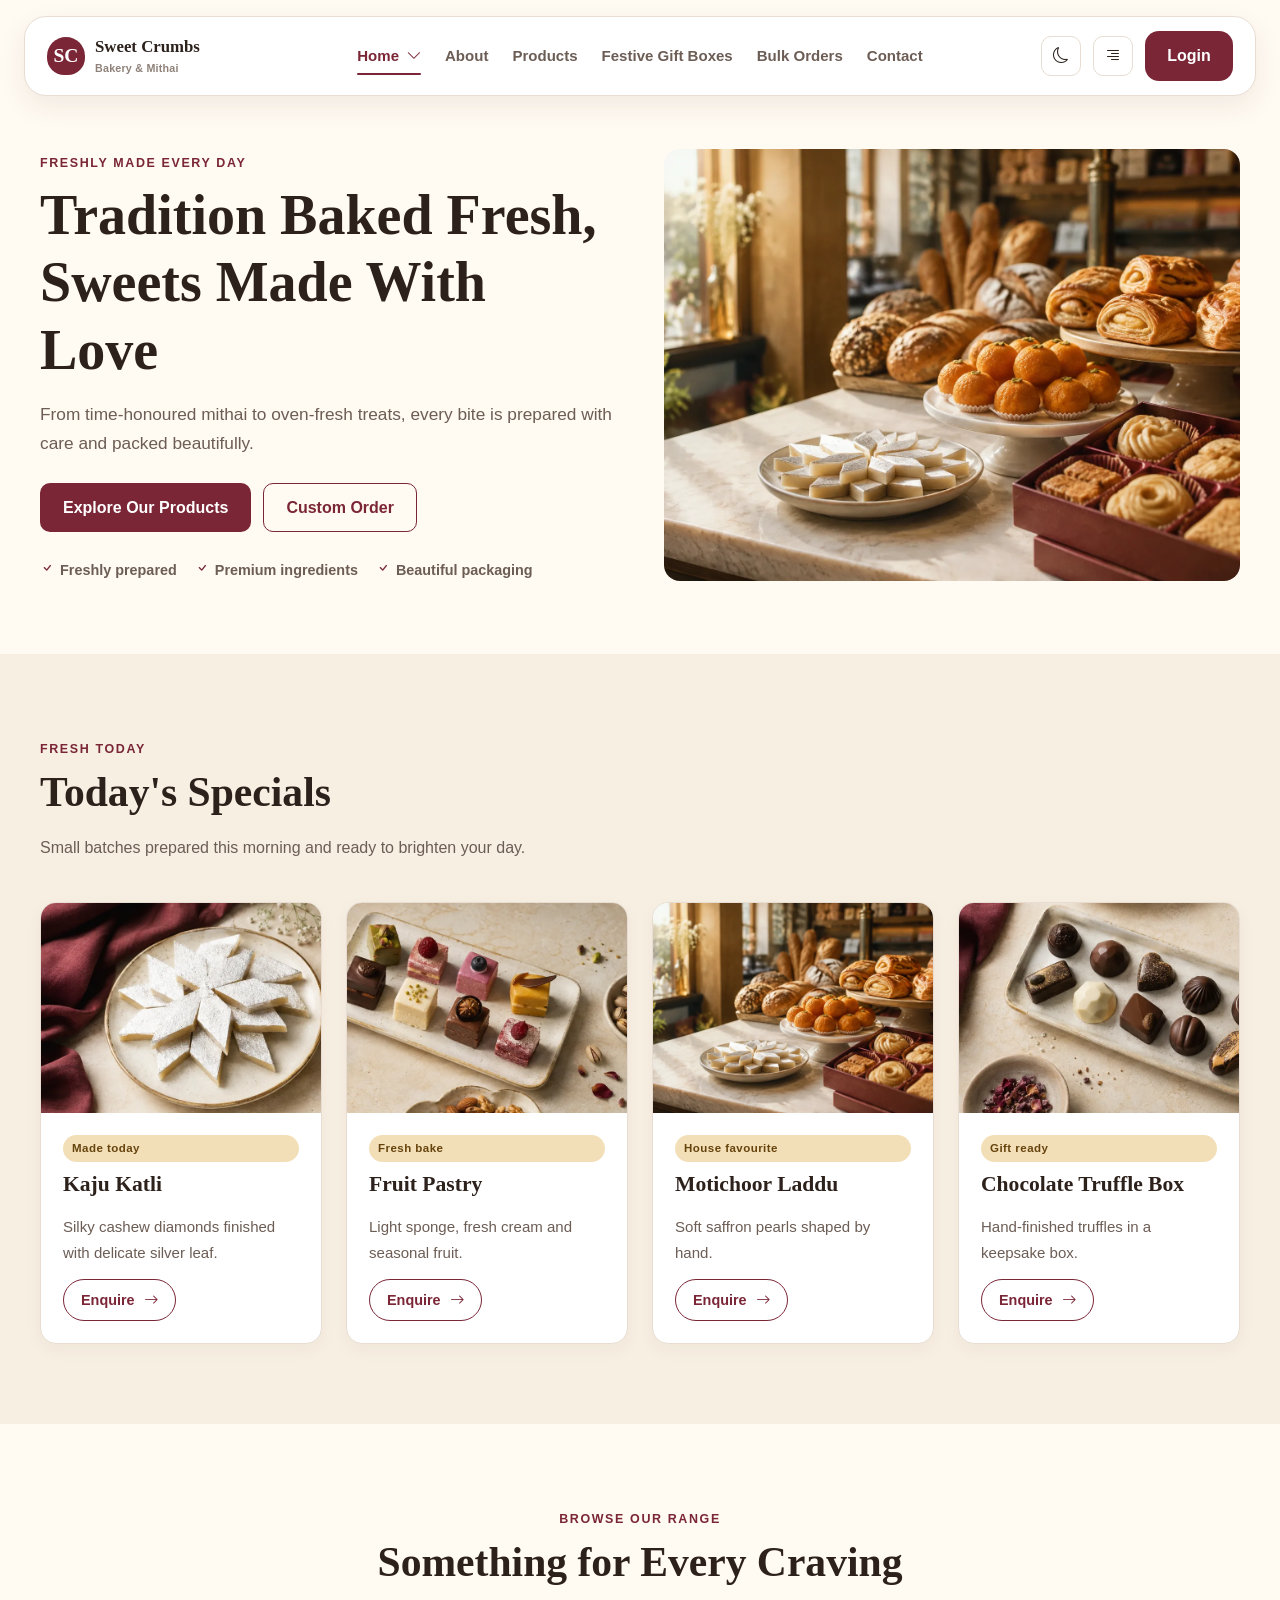
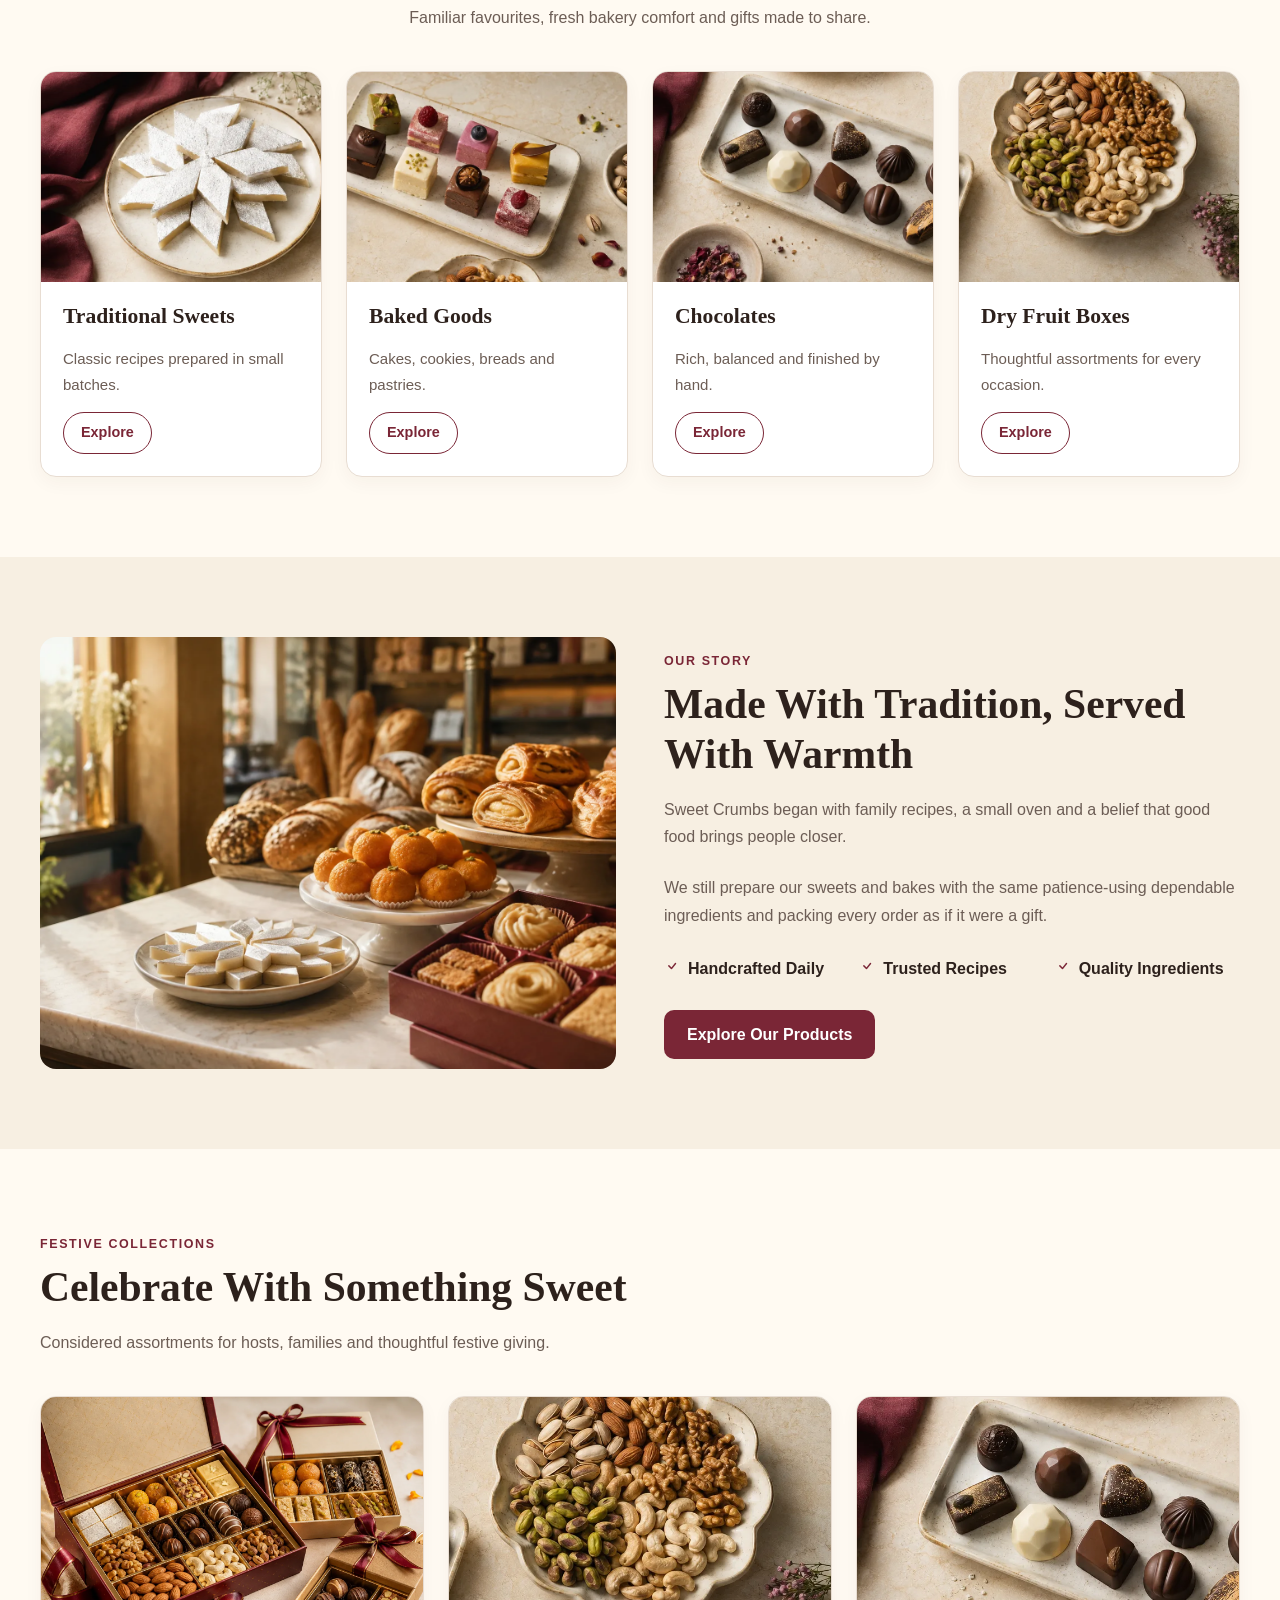
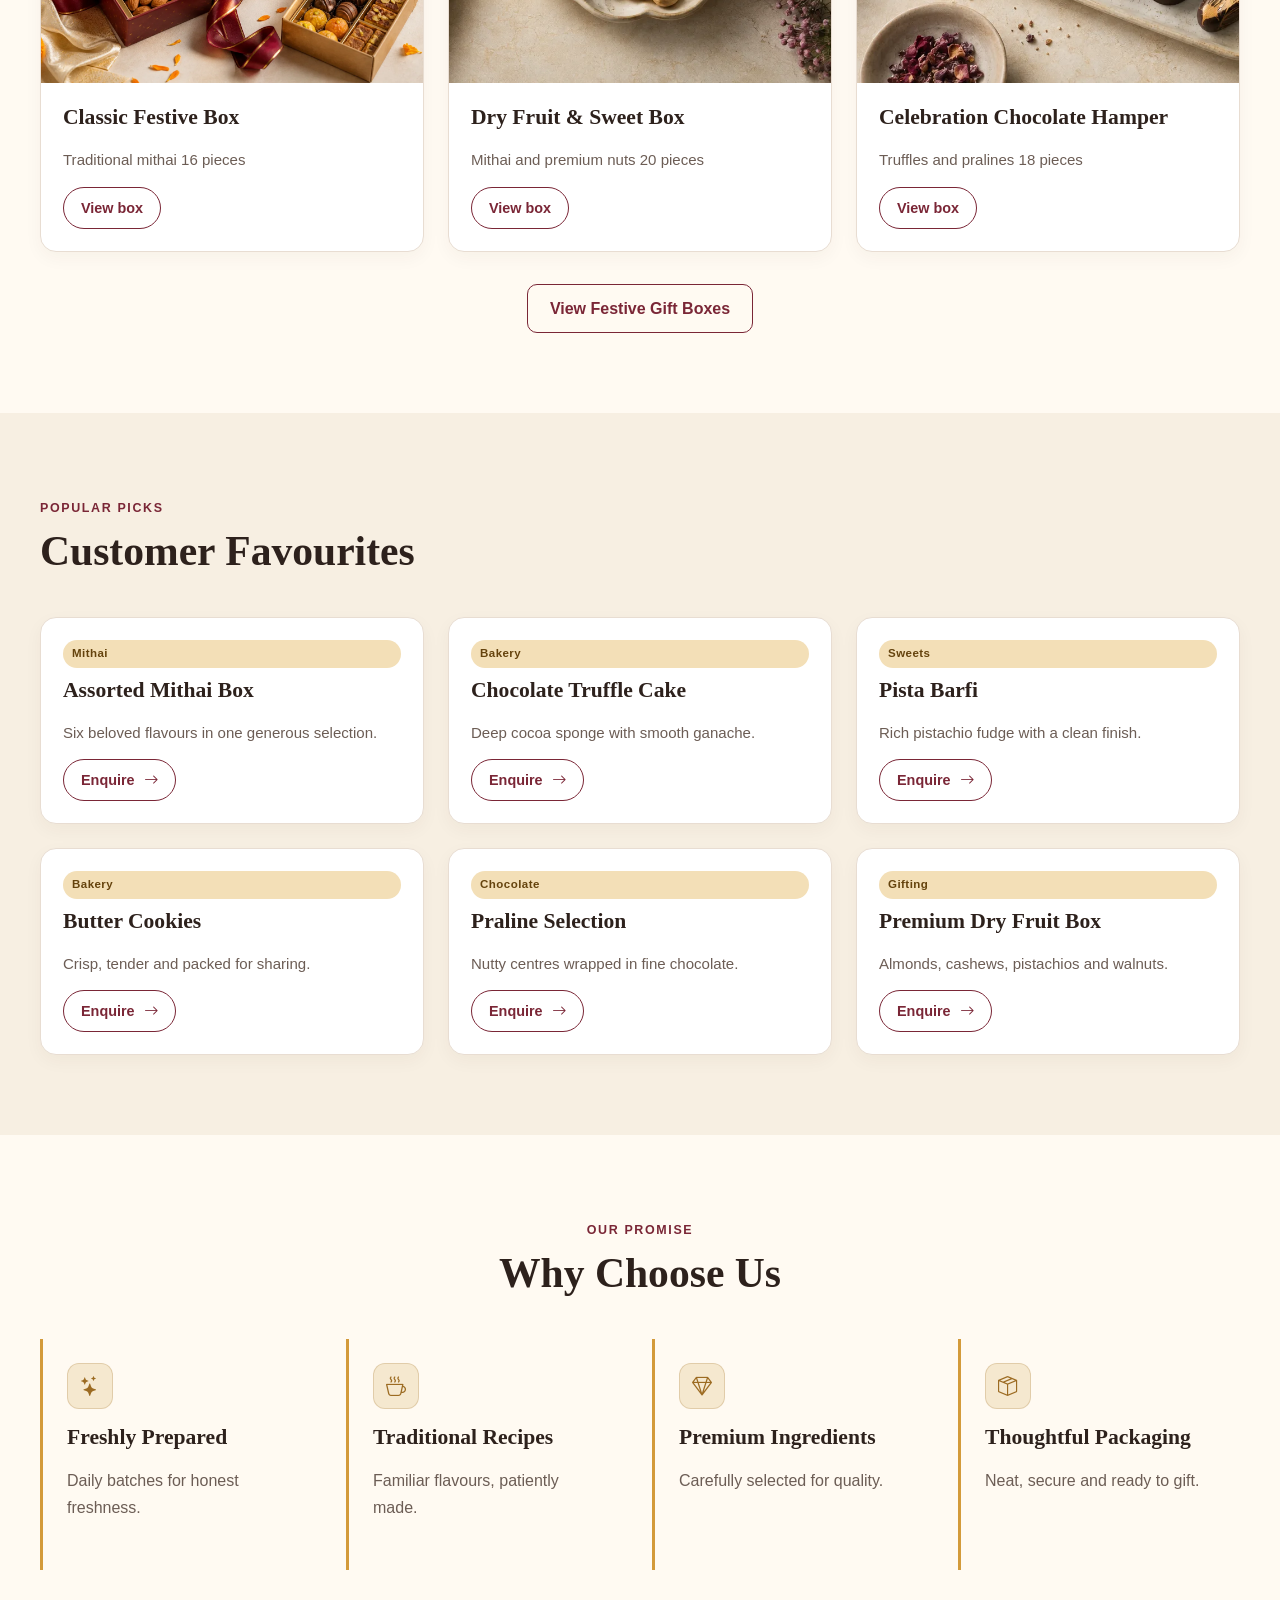
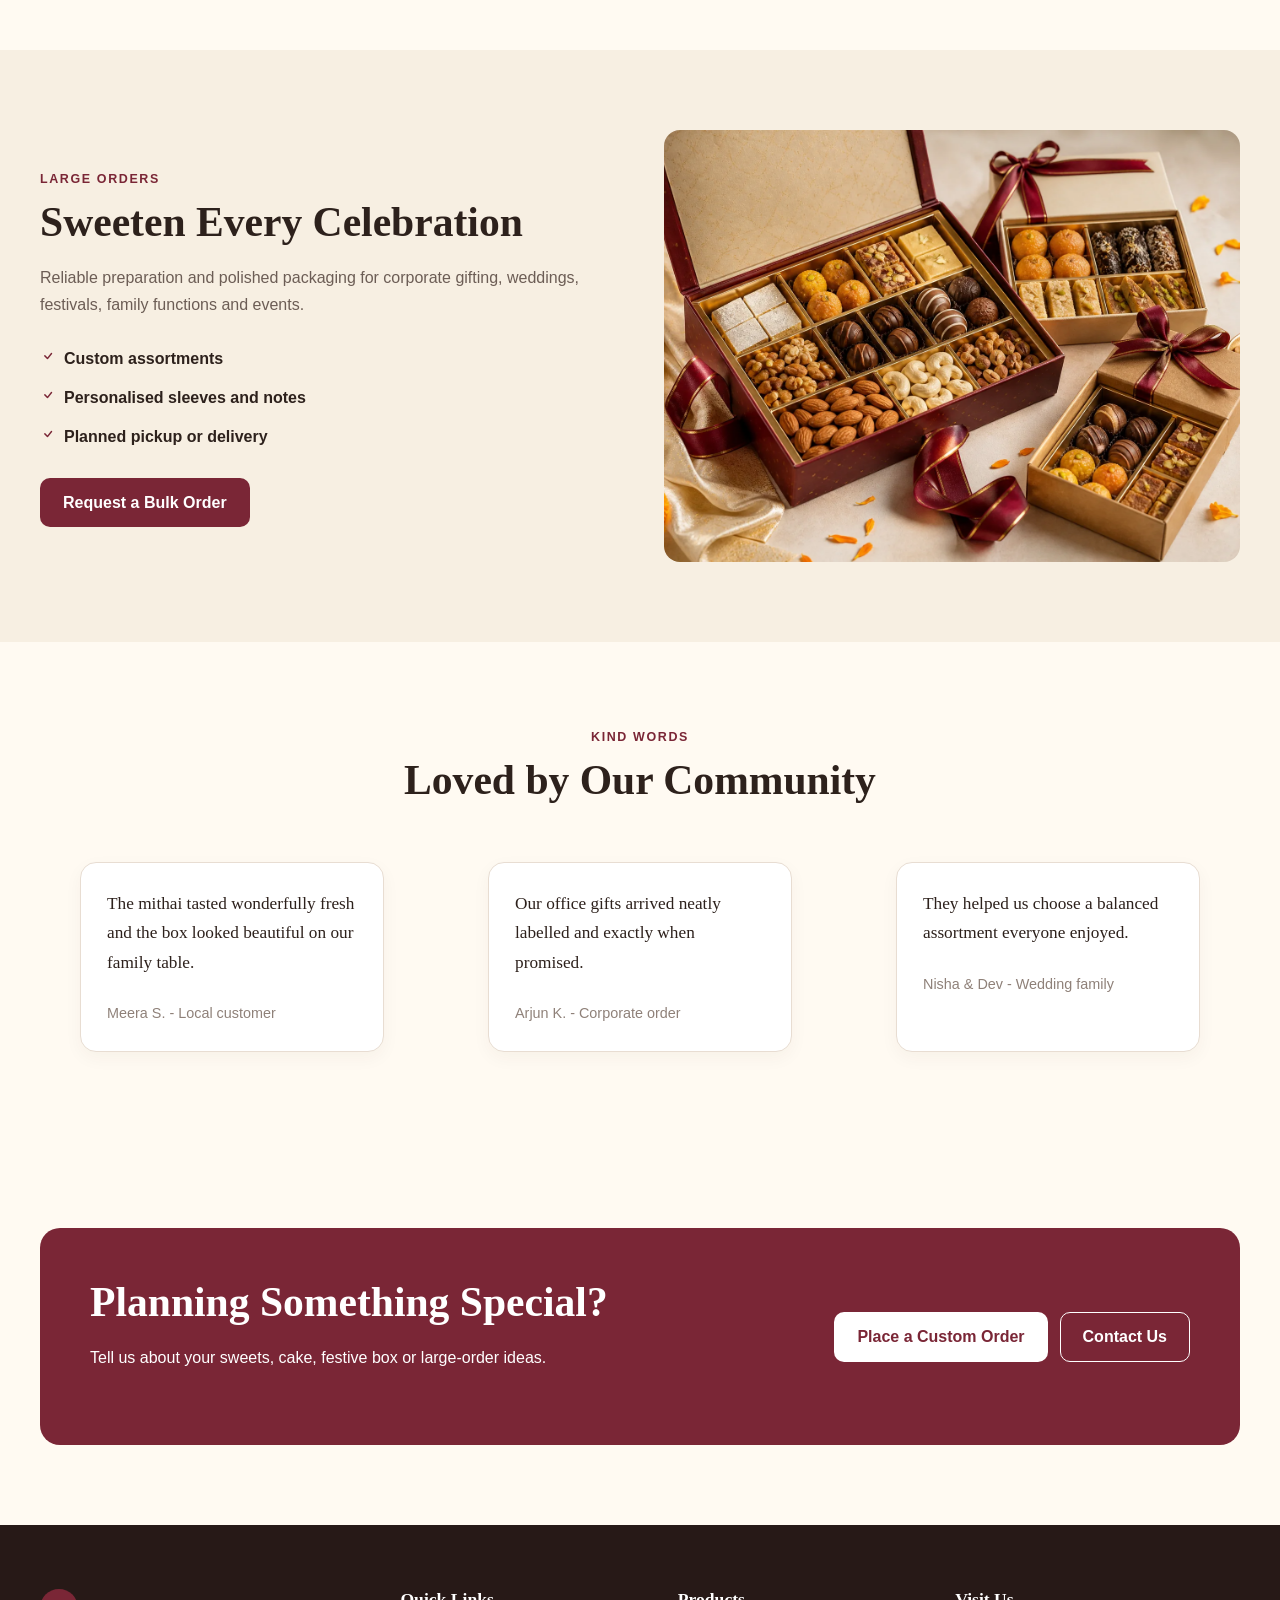
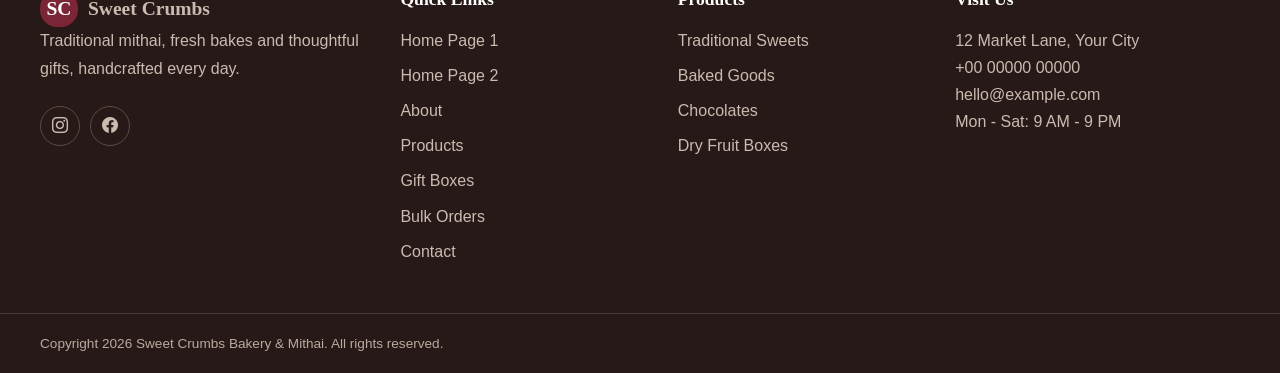
==== index.html @ 67adeb40 "Build bakery site and configure GitHub Pages" ====
<!doctype html>
<html lang="en">
    <head>
        <meta charset="UTF-8" />
        <meta name="viewport" content="width=device-width, initial-scale=1" />
        <title>Sweet Crumbs Bakery &amp; Mithai</title>
        <meta name="description" content="Sweet Crumbs Bakery &amp; Mithai" />
        <meta http-equiv="refresh" content="0; url=pages/index.html" />
        <link rel="canonical" href="pages/index.html" />
        <script>
            const destination = new URL("pages/index.html", window.location.href);
            destination.search = window.location.search;
            destination.hash = window.location.hash;
            window.location.replace(destination.href);
        </script>
    </head>
    <body>
        <p>Opening <a href="pages/index.html">Sweet Crumbs home page</a>…</p>
    </body>
</html>
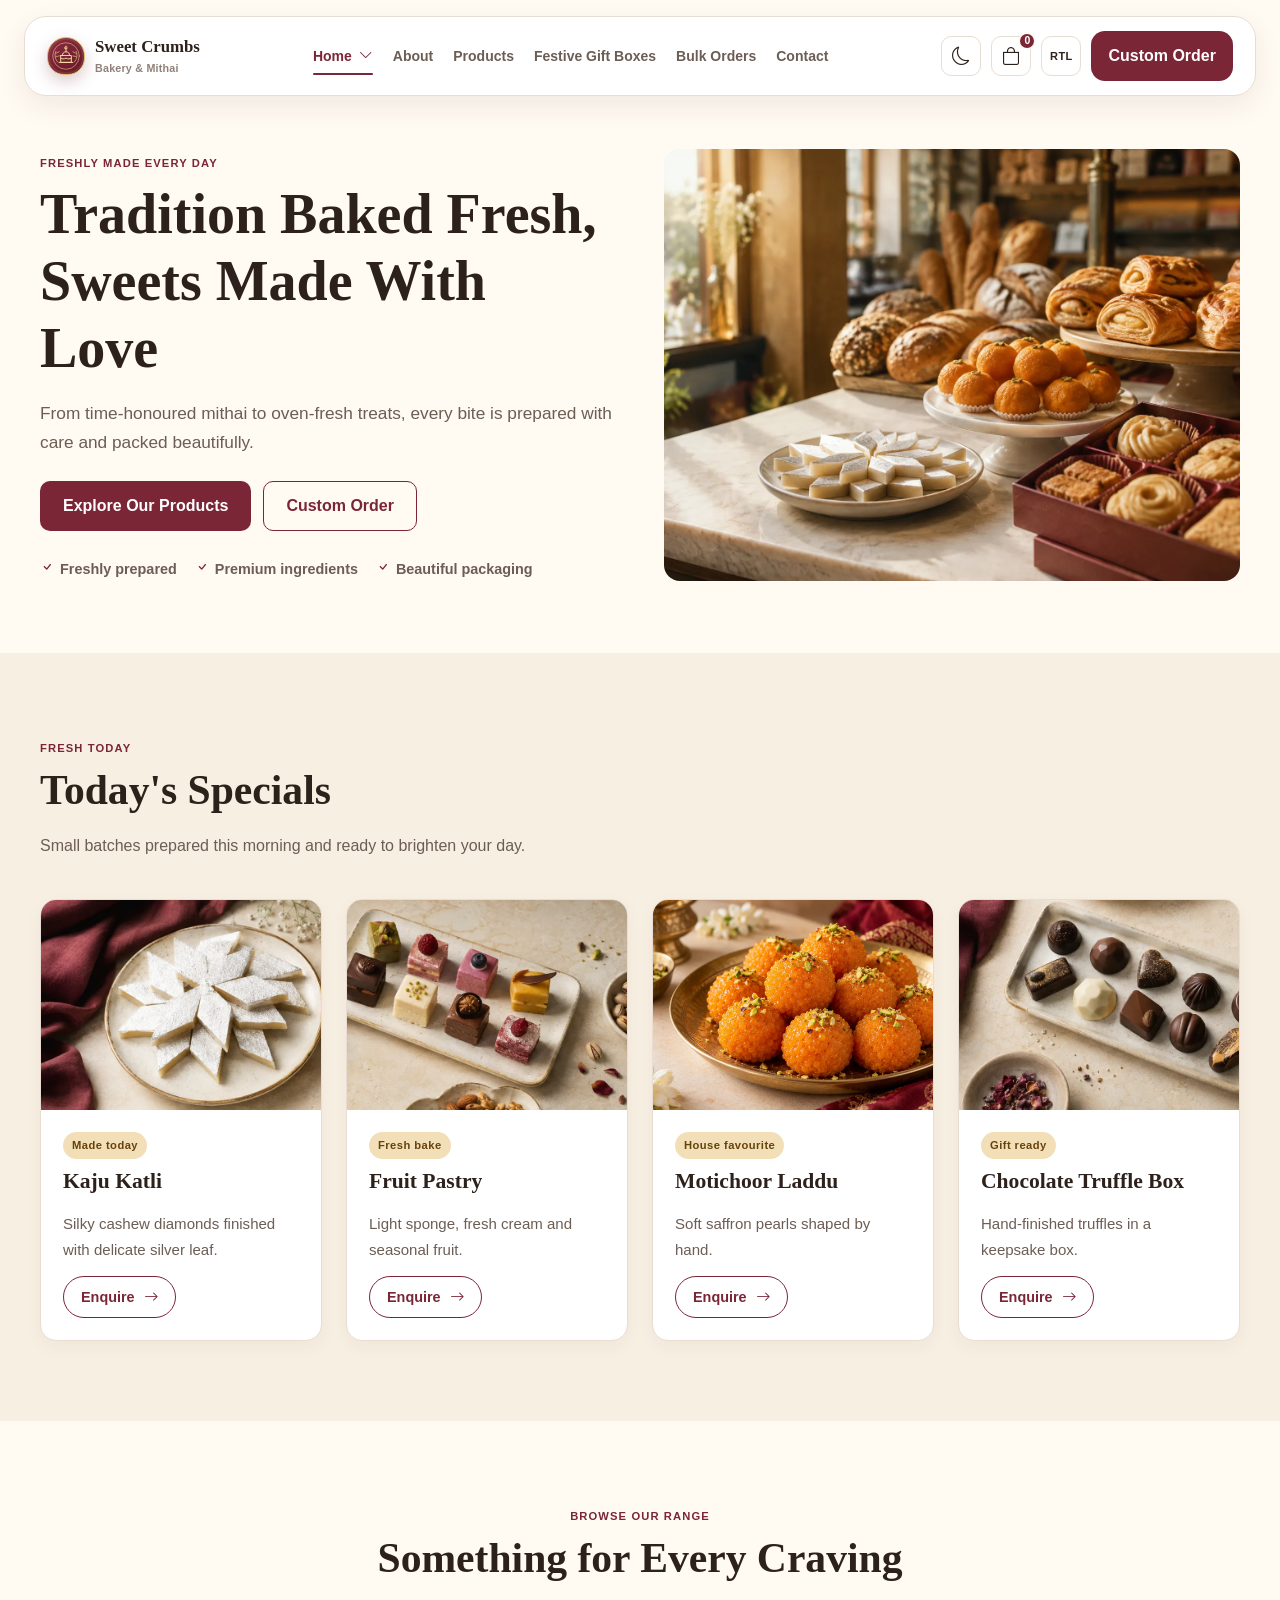
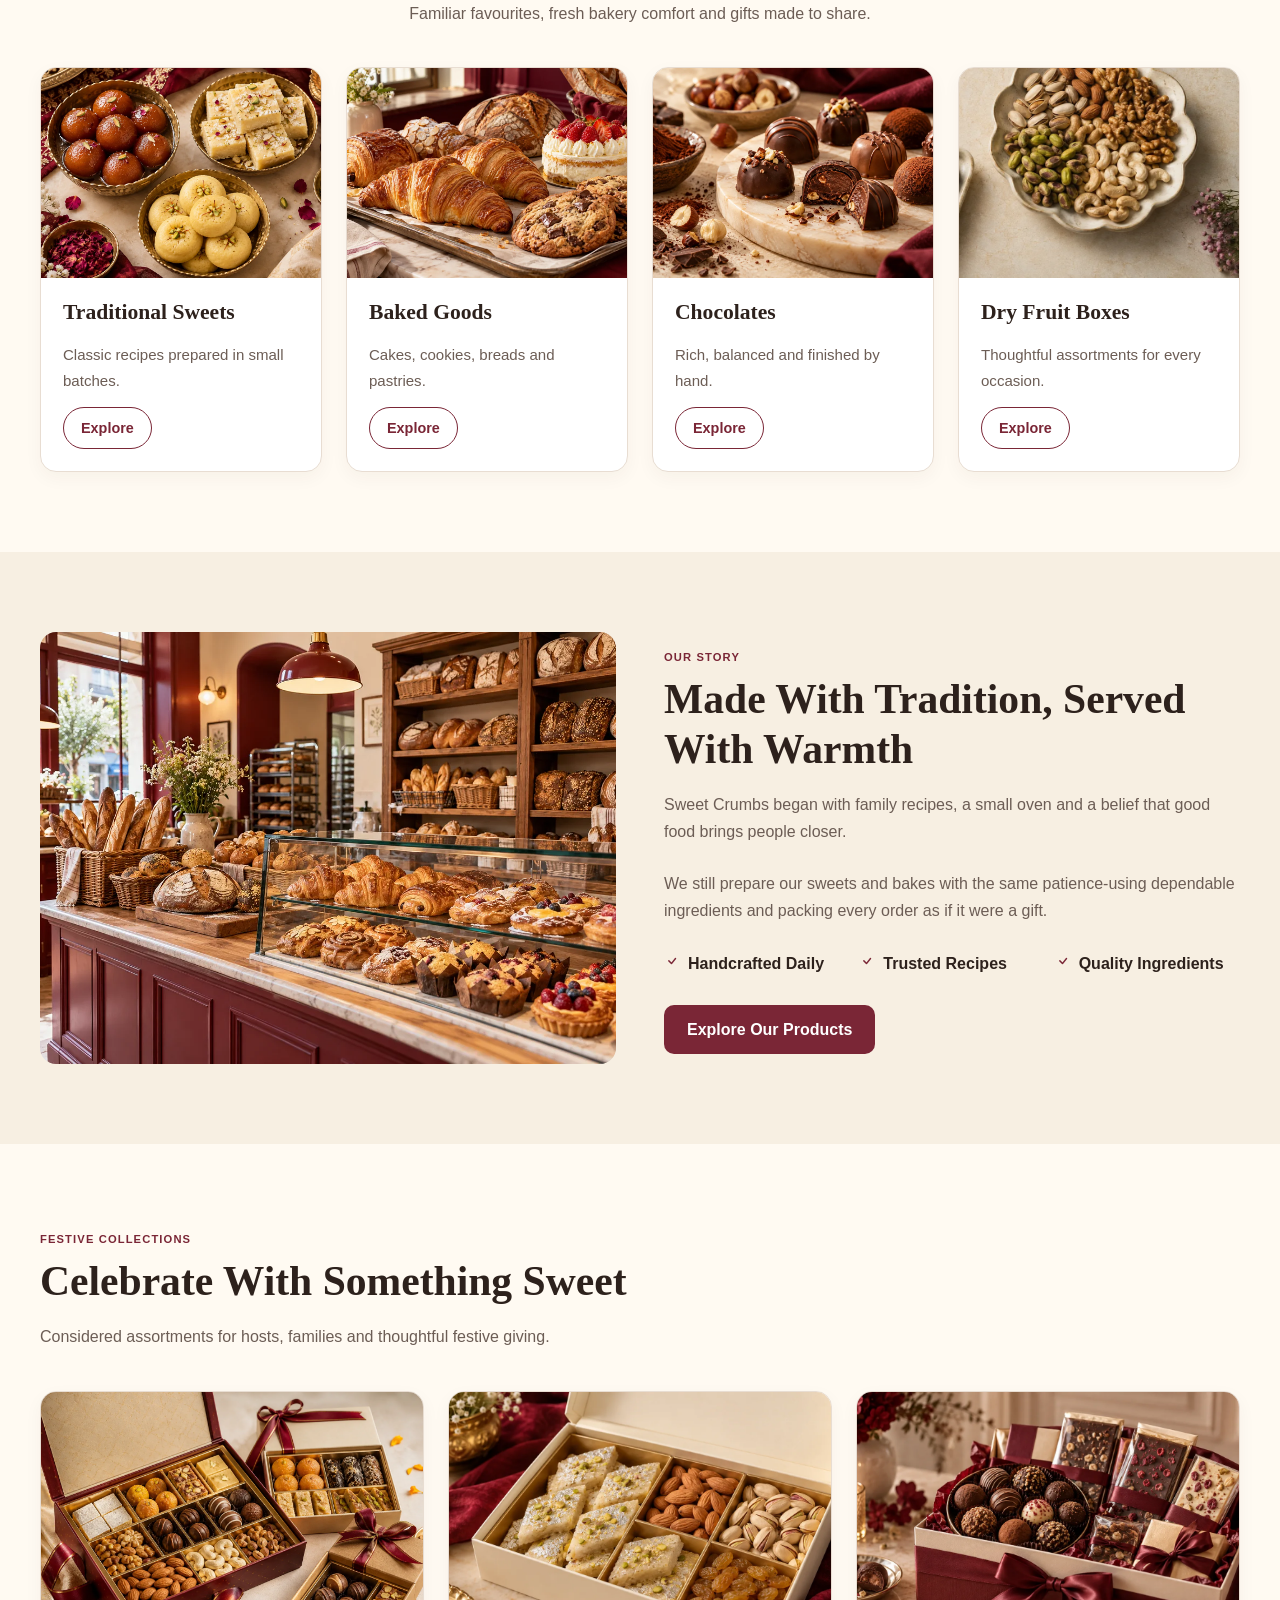
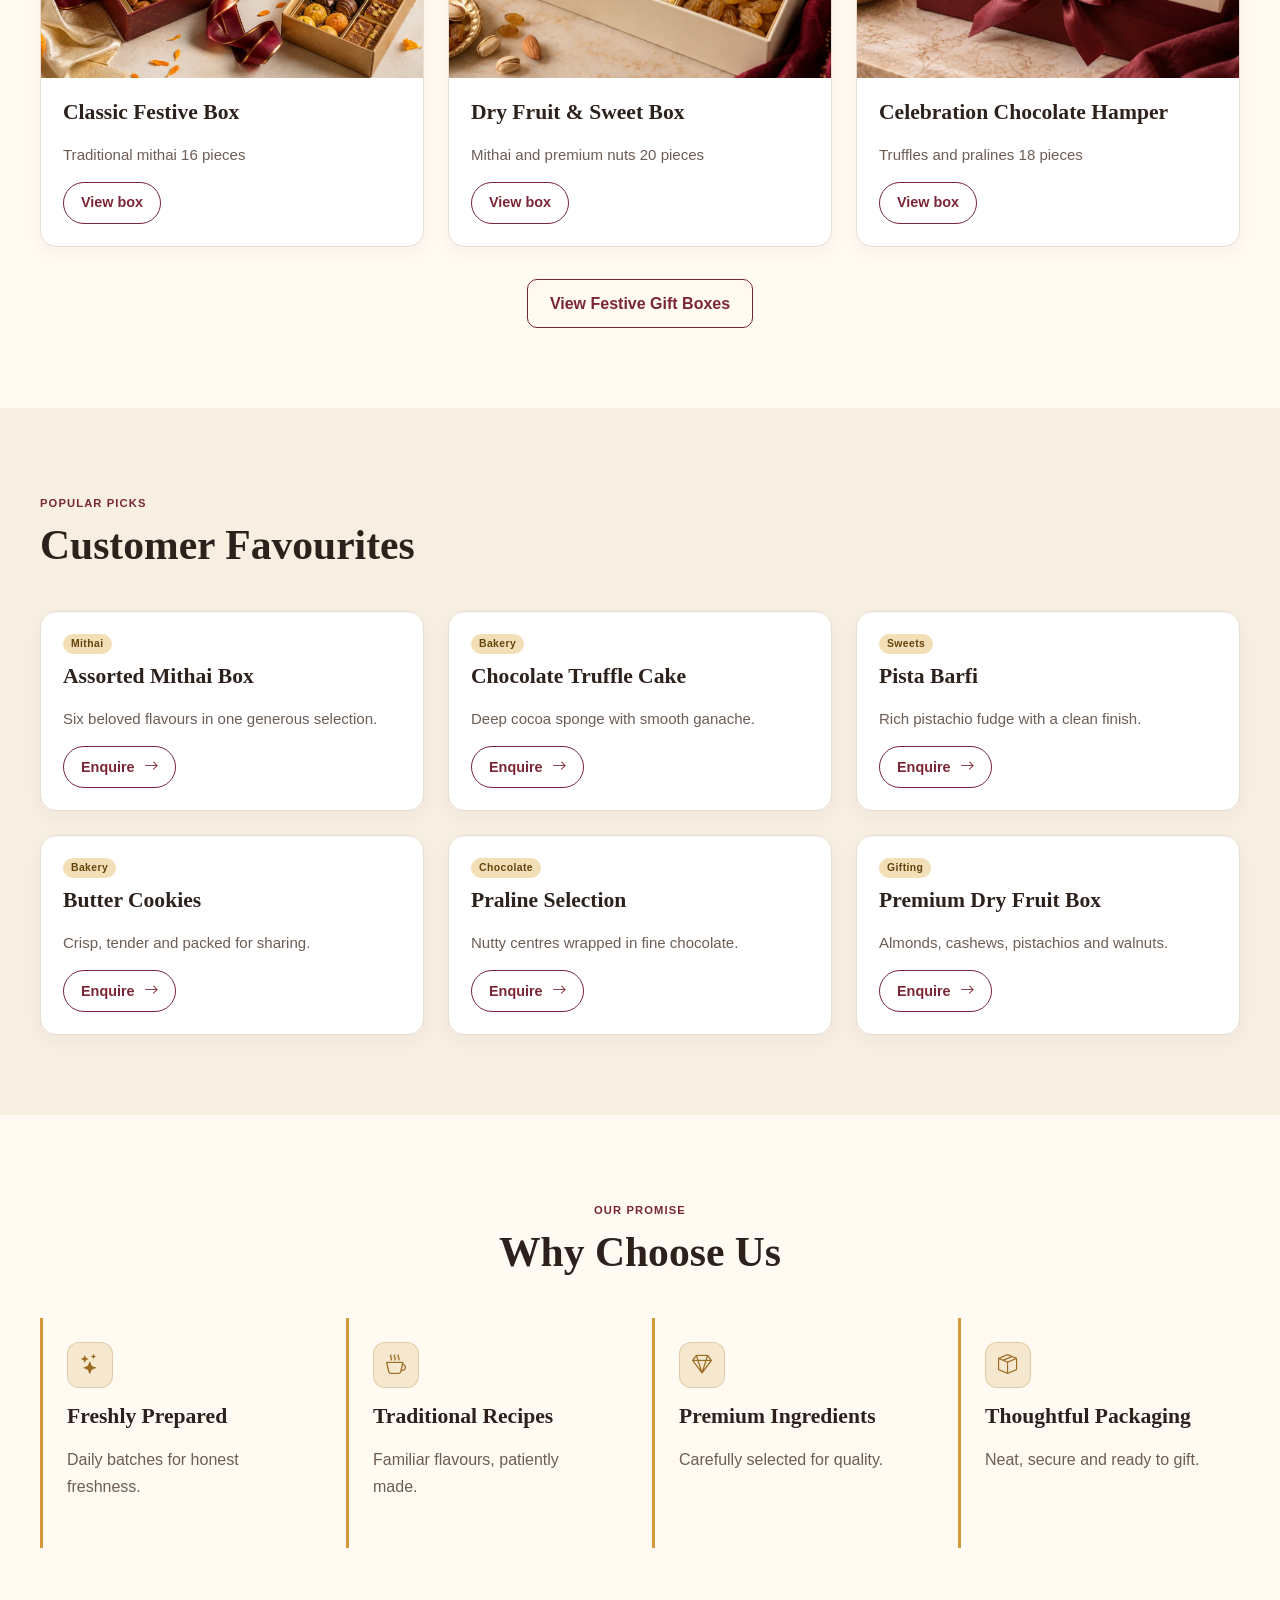
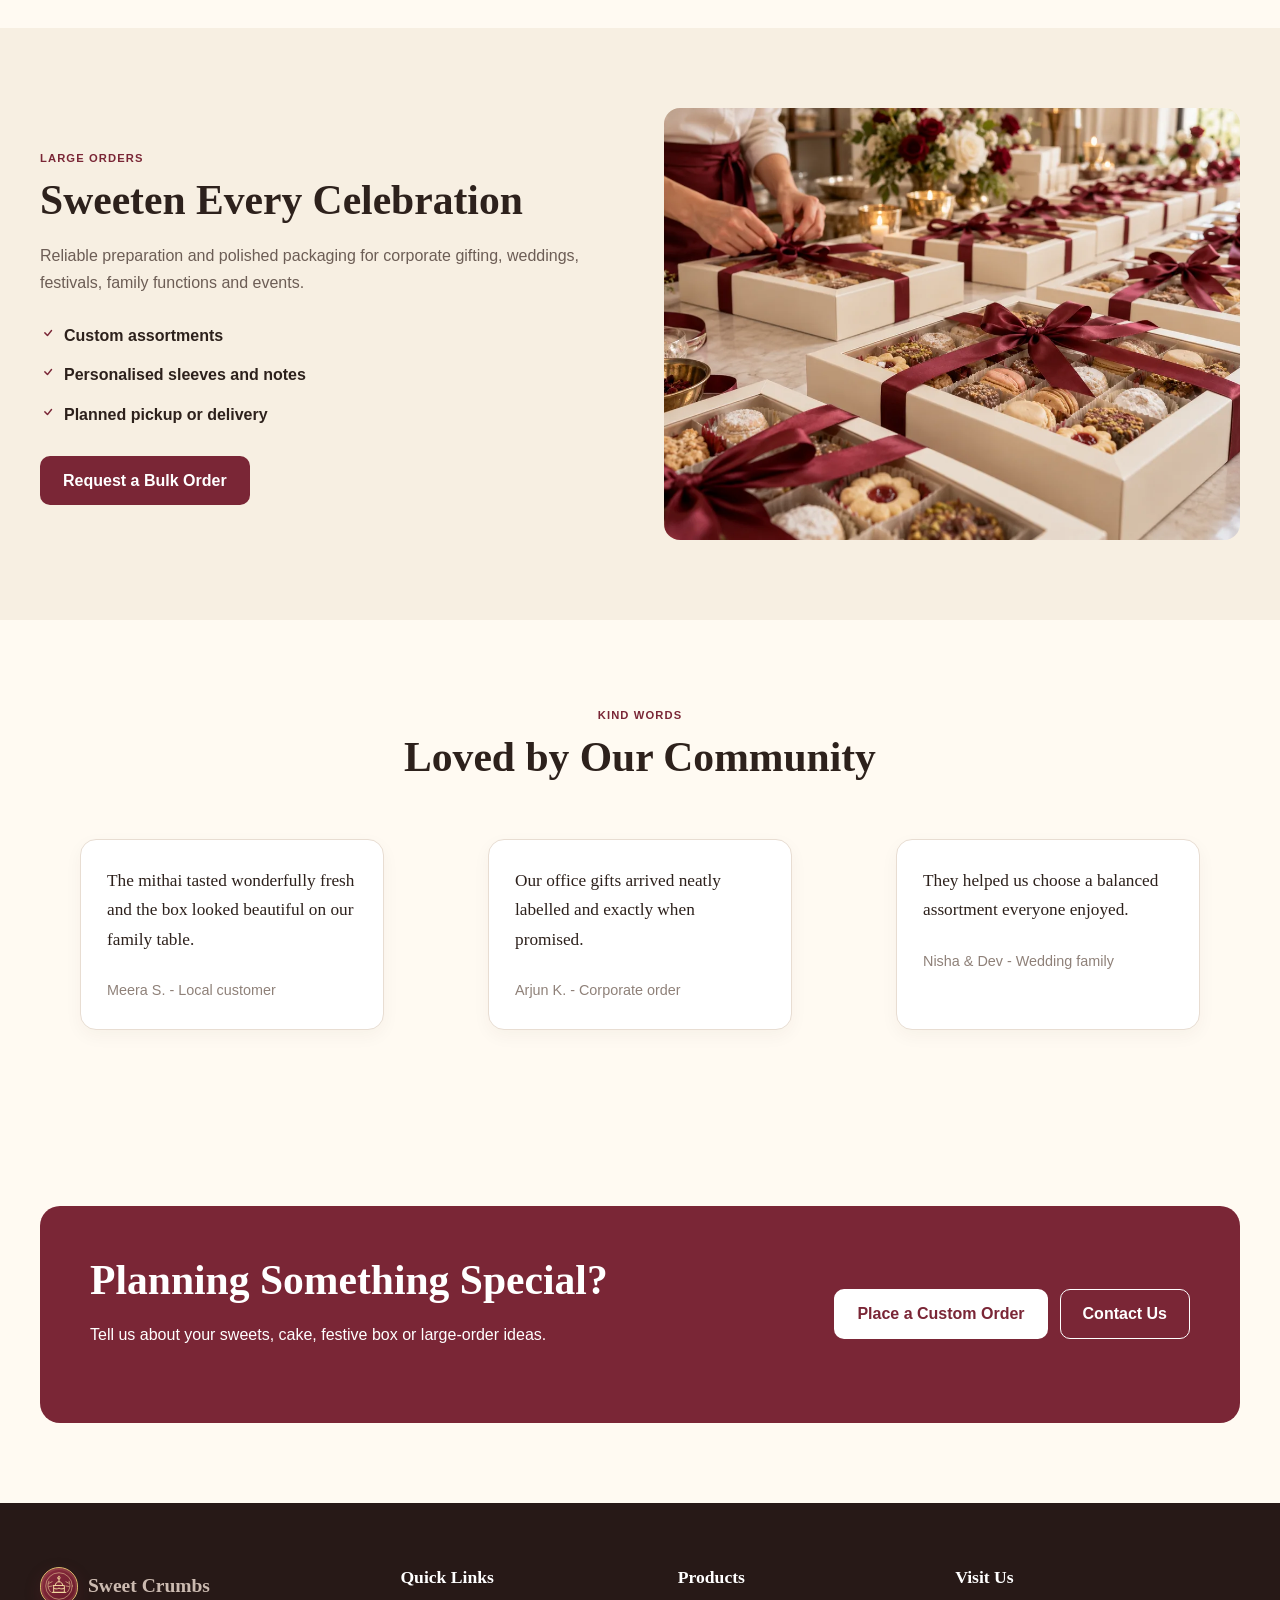
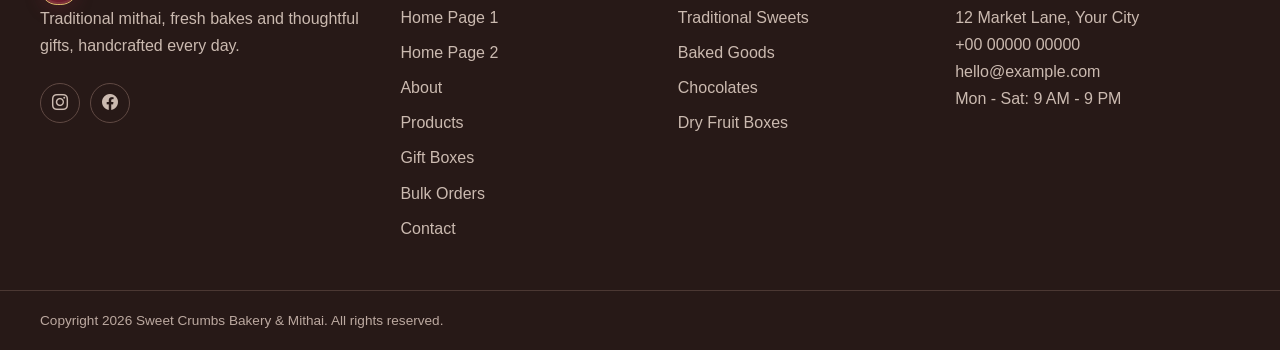
==== commit fafb15c2: "Update bakery website styling, interactions, and images" ====
--- a/index.html
+++ b/index.html
@@ -4,6 +4,7 @@
         <meta charset="UTF-8" />
         <meta name="viewport" content="width=device-width, initial-scale=1" />
         <title>Sweet Crumbs Bakery &amp; Mithai</title>
+        <link rel="icon" type="image/svg+xml" href="assets/images/common/favicon.svg" />
         <meta name="description" content="Sweet Crumbs Bakery &amp; Mithai" />
         <meta http-equiv="refresh" content="0; url=pages/index.html" />
         <link rel="canonical" href="pages/index.html" />
